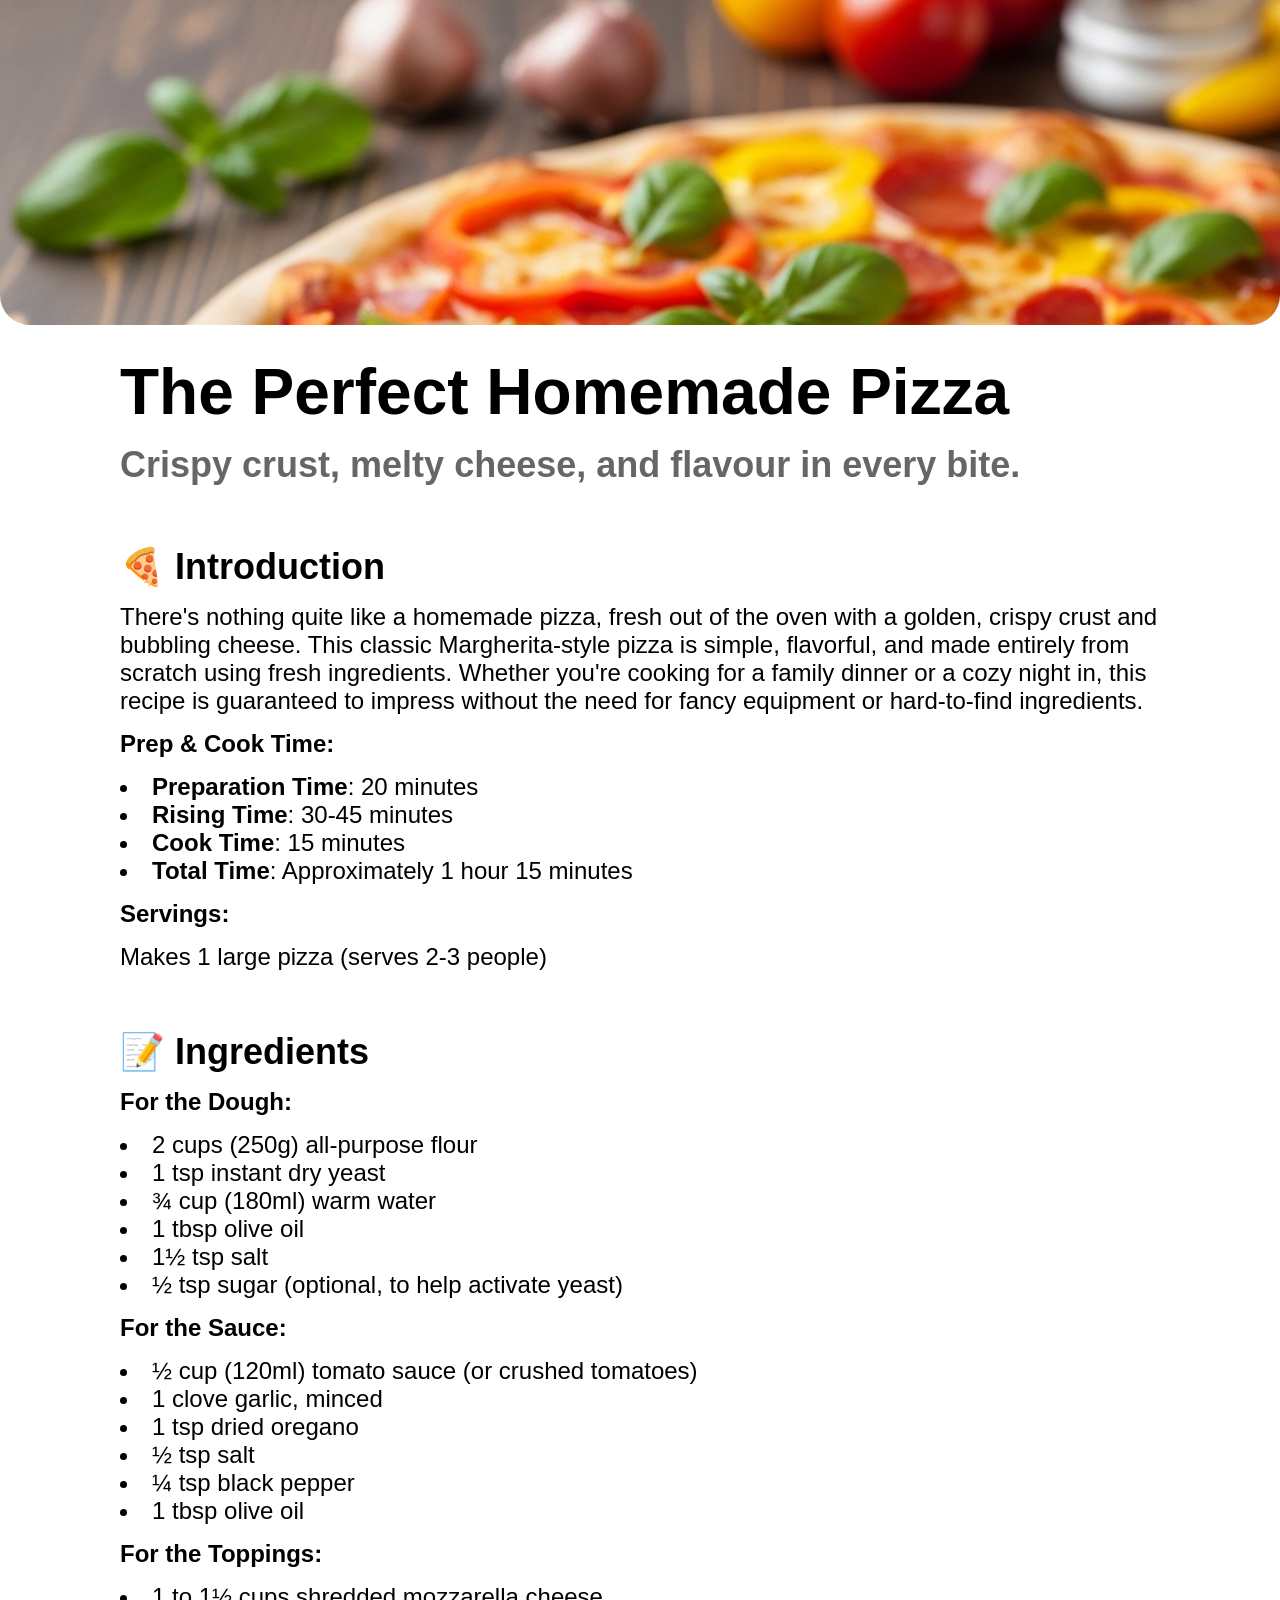
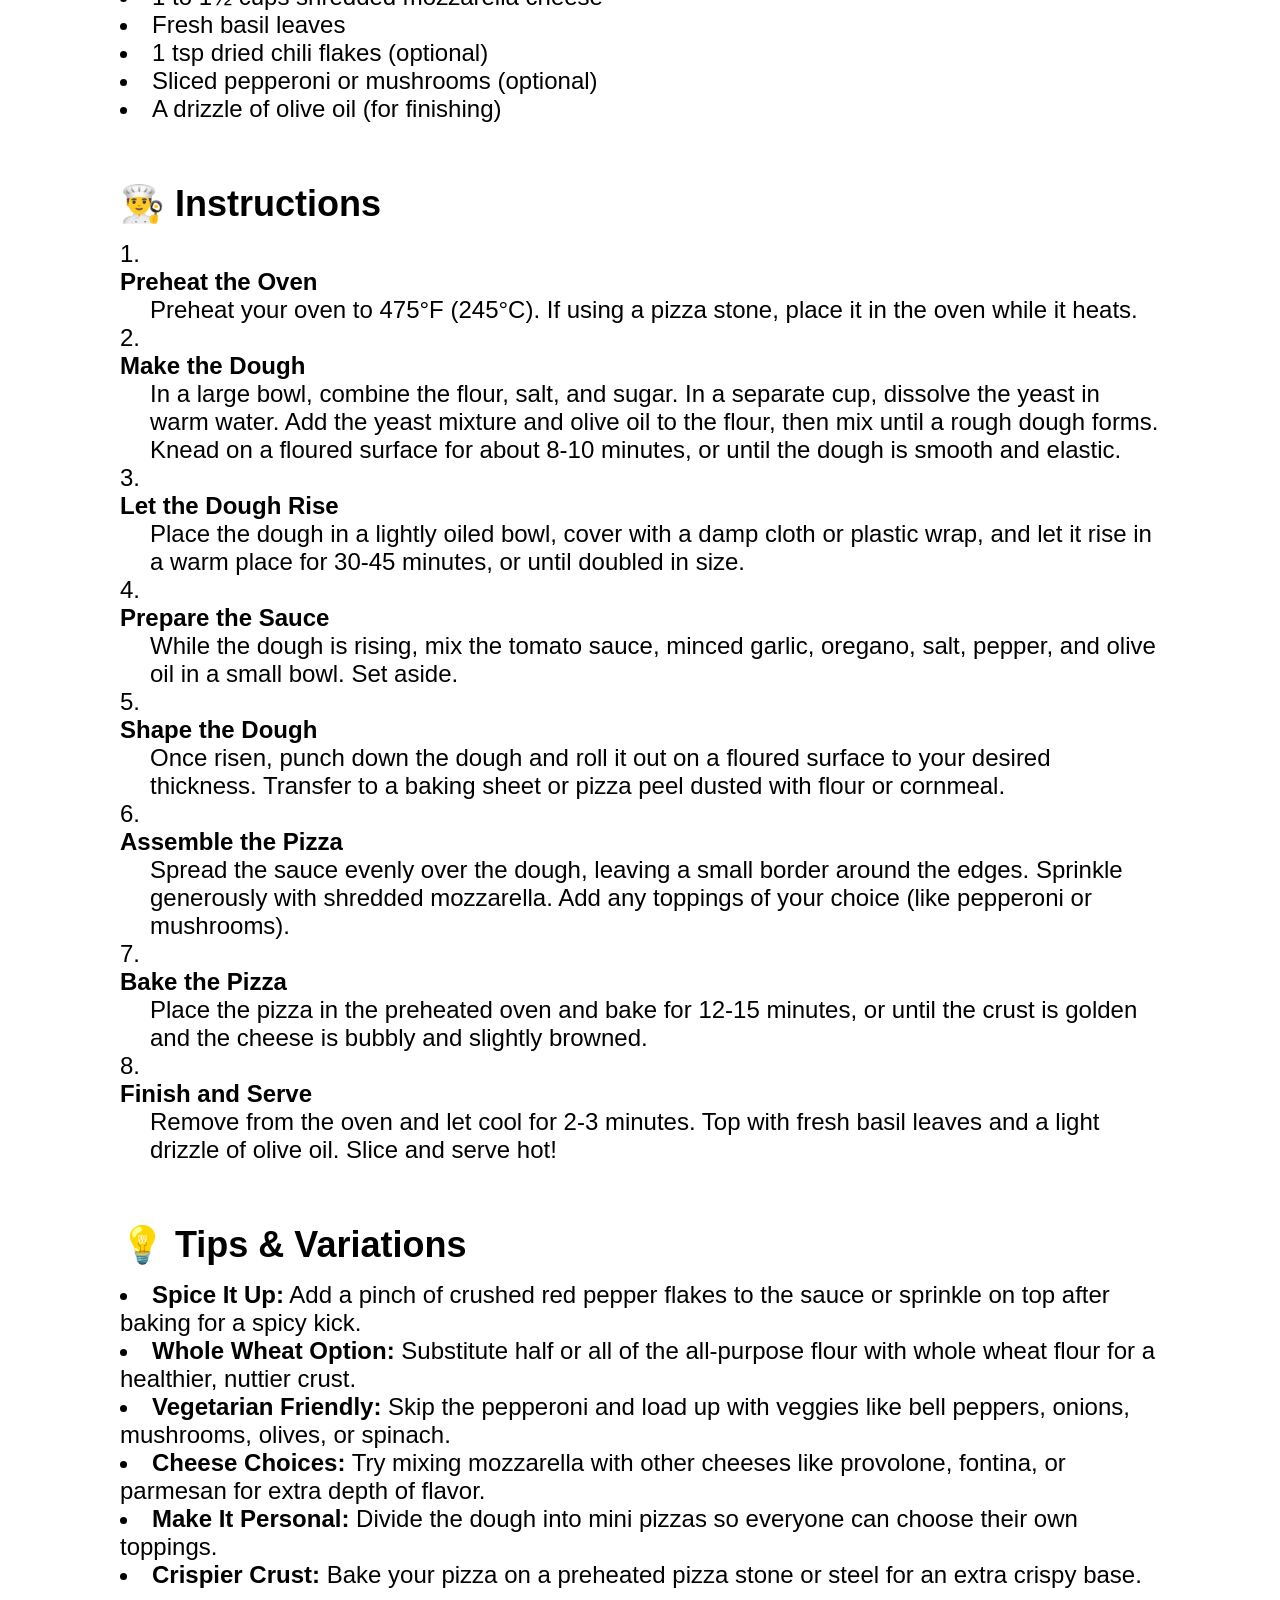
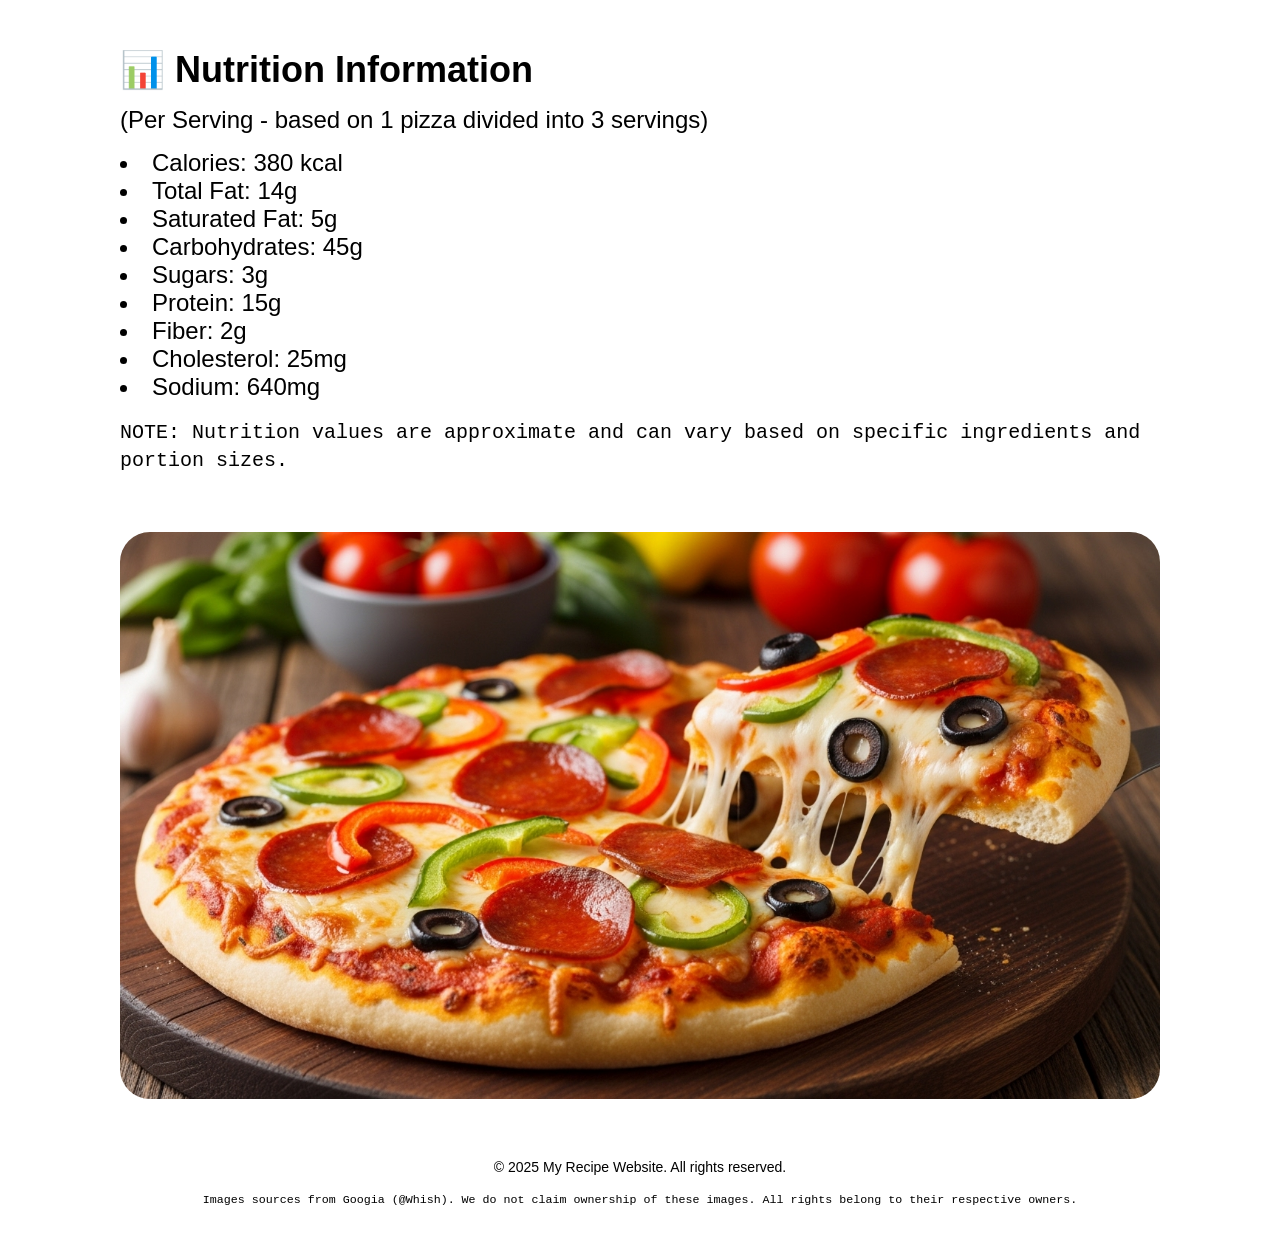
==== index.html @ 797d23f5 "Rename home.html to index.html" ====
<!DOCTYPE html>
<html lang="en">
  <head>
    <meta charset="UTF-8" />
    <meta name="viewport" content="width=device-width, initial-scale=1.0" />
    <title>Pizza Recipe</title>
    <link rel="stylesheet" href="style.css" />
  </head>
  <body>
    <header></header>
    <main>
      <section class="top-image-recipe"></section>
      <section class="recipe-title container">
        <h1><span class="title-text">The Perfect Homemade Pizza</span></h1>
        <h2>
          <span class="sub-title-text"
            >Crispy crust, melty cheese, and flavour in every bite.
          </span>
        </h2>
      </section>

      <!-- Introduction Section -->
      <section id="introduction" class="container">
        <h2>🍕 Introduction</h2>
        <p>
          There's nothing quite like a homemade pizza, fresh out of the oven
          with a golden, crispy crust and bubbling cheese. This classic
          Margherita-style pizza is simple, flavorful, and made entirely from
          scratch using fresh ingredients. Whether you're cooking for a family
          dinner or a cozy night in, this recipe is guaranteed to impress
          without the need for fancy equipment or hard-to-find ingredients.
        </p>

        <h3>Prep & Cook Time:</h3>
        <ul>
          <li><span class="time-label">Preparation Time</span>: 20 minutes</li>
          <li><span class="time-label">Rising Time</span>: 30-45 minutes</li>
          <li><span class="time-label">Cook Time</span>: 15 minutes</li>
          <li>
            <span class="time-label">Total Time</span>: Approximately 1 hour 15
            minutes
          </li>
        </ul>

        <h3>Servings:</h3>
        <p>Makes 1 large pizza (serves 2-3 people)</p>
      </section>

      <!-- Ingredients Section -->
      <section id="ingredients" class="container">
        <h2>📝 Ingredients</h2>

        <h3>For the Dough:</h3>
        <ul>
          <li>2 cups (250g) all-purpose flour</li>
          <li>1 tsp instant dry yeast</li>
          <li>¾ cup (180ml) warm water</li>
          <li>1 tbsp olive oil</li>
          <li>1½ tsp salt</li>
          <li>½ tsp sugar (optional, to help activate yeast)</li>
        </ul>

        <h3>For the Sauce:</h3>
        <ul>
          <li>½ cup (120ml) tomato sauce (or crushed tomatoes)</li>
          <li>1 clove garlic, minced</li>
          <li>1 tsp dried oregano</li>
          <li>½ tsp salt</li>
          <li>¼ tsp black pepper</li>
          <li>1 tbsp olive oil</li>
        </ul>

        <h3>For the Toppings:</h3>
        <ul>
          <li>1 to 1½ cups shredded mozzarella cheese</li>
          <li>Fresh basil leaves</li>
          <li>1 tsp dried chili flakes (optional)</li>
          <li>Sliced pepperoni or mushrooms (optional)</li>
          <li>A drizzle of olive oil (for finishing)</li>
        </ul>
      </section>

      <!-- Instructions Section -->
        <section id="instructions" class="container">
            <h2>👨‍🍳 Instructions</h2>

            <ol>
                <li>
                    <h3>Preheat the Oven</h3>
                    <p>Preheat your oven to 475°F (245°C). If using a pizza stone, place it in the oven while it heats.</p>
                </li>
                <li>
                    <h3>Make the Dough</h3>
                    <p>In a large bowl, combine the flour, salt, and sugar. In a separate cup, dissolve the yeast in warm water. Add the yeast mixture and olive oil to the flour, then mix until a rough dough forms. Knead on a floured surface for about 8-10 minutes, or until the dough is smooth and elastic.</p>
                </li>
                <li>
                    <h3>Let the Dough Rise</h3>
                    <p>Place the dough in a lightly oiled bowl, cover with a damp cloth or plastic wrap, and let it rise in a warm place for 30-45 minutes, or until doubled in size.</p>
                </li>
                <li>
                    <h3>Prepare the Sauce</h3>
                    <p>While the dough is rising, mix the tomato sauce, minced garlic, oregano, salt, pepper, and olive oil in a small bowl. Set aside.</p>
                </li>
                <li>
                    <h3>Shape the Dough</h3>
                    <p>Once risen, punch down the dough and roll it out on a floured surface to your desired thickness. Transfer to a baking sheet or pizza peel dusted with flour or cornmeal.</p>
                </li>
                <li>
                    <h3>Assemble the Pizza</h3>
                    <p>Spread the sauce evenly over the dough, leaving a small border around the edges. Sprinkle generously with shredded mozzarella. Add any toppings of your choice (like pepperoni or mushrooms).</p>
                </li>
                <li>
                    <h3>Bake the Pizza</h3>
                    <p>Place the pizza in the preheated oven and bake for 12-15 minutes, or until the crust is golden and the cheese is bubbly and slightly browned.</p>
                </li>
                <li>
                    <h3>Finish and Serve</h3>
                    <p>Remove from the oven and let cool for 2-3 minutes. Top with fresh basil leaves and a light drizzle of olive oil. Slice and serve hot!</p>
                </li>
            </ol>
        </section>

        <!-- Tips & Variations Section -->
        <section id="tips" class="container">
            <h2>💡 Tips & Variations</h2>
            <ul>
                <li><strong>Spice It Up:</strong> Add a pinch of crushed red pepper flakes to the sauce or sprinkle on top after baking for a spicy kick.</li>
                <li><strong>Whole Wheat Option:</strong> Substitute half or all of the all-purpose flour with whole wheat flour for a healthier, nuttier crust.</li>
                <li><strong>Vegetarian Friendly:</strong> Skip the pepperoni and load up with veggies like bell peppers, onions, mushrooms, olives, or spinach.</li>
                <li><strong>Cheese Choices:</strong> Try mixing mozzarella with other cheeses like provolone, fontina, or parmesan for extra depth of flavor.</li>
                <li><strong>Make It Personal:</strong> Divide the dough into mini pizzas so everyone can choose their own toppings.</li>
                <li><strong>Crispier Crust:</strong> Bake your pizza on a preheated pizza stone or steel for an extra crispy base.</li>
            </ul>
        </section>

        <!-- Nutrition Information Section -->
        <section id="nutrition" class="container">
            <h2>📊 Nutrition Information</h2>
            <p>(Per Serving - based on 1 pizza divided into 3 servings)</p>
            <ul>
                <li>Calories: <span class="font-medium">380 kcal</span></li>
                <li>Total Fat: <span class="font-medium">14g</span></li>
                <li>Saturated Fat: <span class="font-medium">5g</span></li>
                <li>Carbohydrates: <span class="font-medium">45g</span></li>
                <li>Sugars: <span class="font-medium">3g</span></li>
                <li>Protein: <span class="font-medium">15g</span></li>
                <li>Fiber: <span class="font-medium">2g</span></li>
                <li>Cholesterol: <span class="font-medium">25mg</span></li>
                <li>Sodium: <span class="font-medium">640mg</span></li>
            </ul>
            <p class=""><small>NOTE: Nutrition values are approximate and can vary based on specific ingredients and portion sizes.</small></p>
        </section>
        <section class="final-image-gallery container">
            <img src="./images/bottom_image.jpg" alt="pizza image">
        </section>
    </main>
    <footer class="container">
      <p class="small-text">&copy; 2025 My Recipe Website. All rights reserved.</p>
      <p class="small-text">
        <small
          >Images sources from Googia (@Whish). We do not claim ownership of
          these images. All rights belong to their respective owners.</small
        >
      </p>
    </footer>
  </body>
</html>
---- style.css ----
* {
  padding: 0;
  margin: 0;
  font-family: "Inter", sans-serif;
}

.container {
  padding: 30px 120px;
  display: flex;
  flex-direction: column;
  gap: 15px;
}

h2 {
  font-size: 36px;
}

h3 {
  font-size: 24px;
  font-weight: 800;
}

p,
li {
  font-size: 24px;
}

small {
  font-family: "JetBrains Mono", monospace;
}
.top-image-recipe {
  background-image: url("./images/top_image.jpg"); /* Replace with your image link */
  background-size: cover; /* This makes the image cover the whole background */
  background-repeat: no-repeat; /* This stops the image from repeating */
  background-attachment: fixed; /* This makes the image stay in place when you scroll */
  background-color: #fce7e7;
  height: 325px;
  border-radius: 0 0 30px 30px;
}

/*title editing*/

.title-text {
  font-size: 64px;
}

.sub-title-text {
  font-size: 36px;
  color: rgba(0, 0, 0, 0.6);
}

/*introduction*/

.container ul,
ol {
  list-style-position: inside; /* Aligns bullets with the text content */
  padding-left: 0; /* Removes default browser indentation for the list */
}

.container ol li p {
  padding-left: 30px;
}

/* Time labels in introduction */
.time-label {
  font-weight: bold;
}

footer {
  text-align: center;
}

.small-text {
  font-size: 14px;
}

.final-image-gallery img{
  background-size: cover; /* This makes the image cover the whole background */
  background-repeat: no-repeat; /* This stops the image from repeating */
  background-attachment: fixed;
  border-radius: 30px;
}
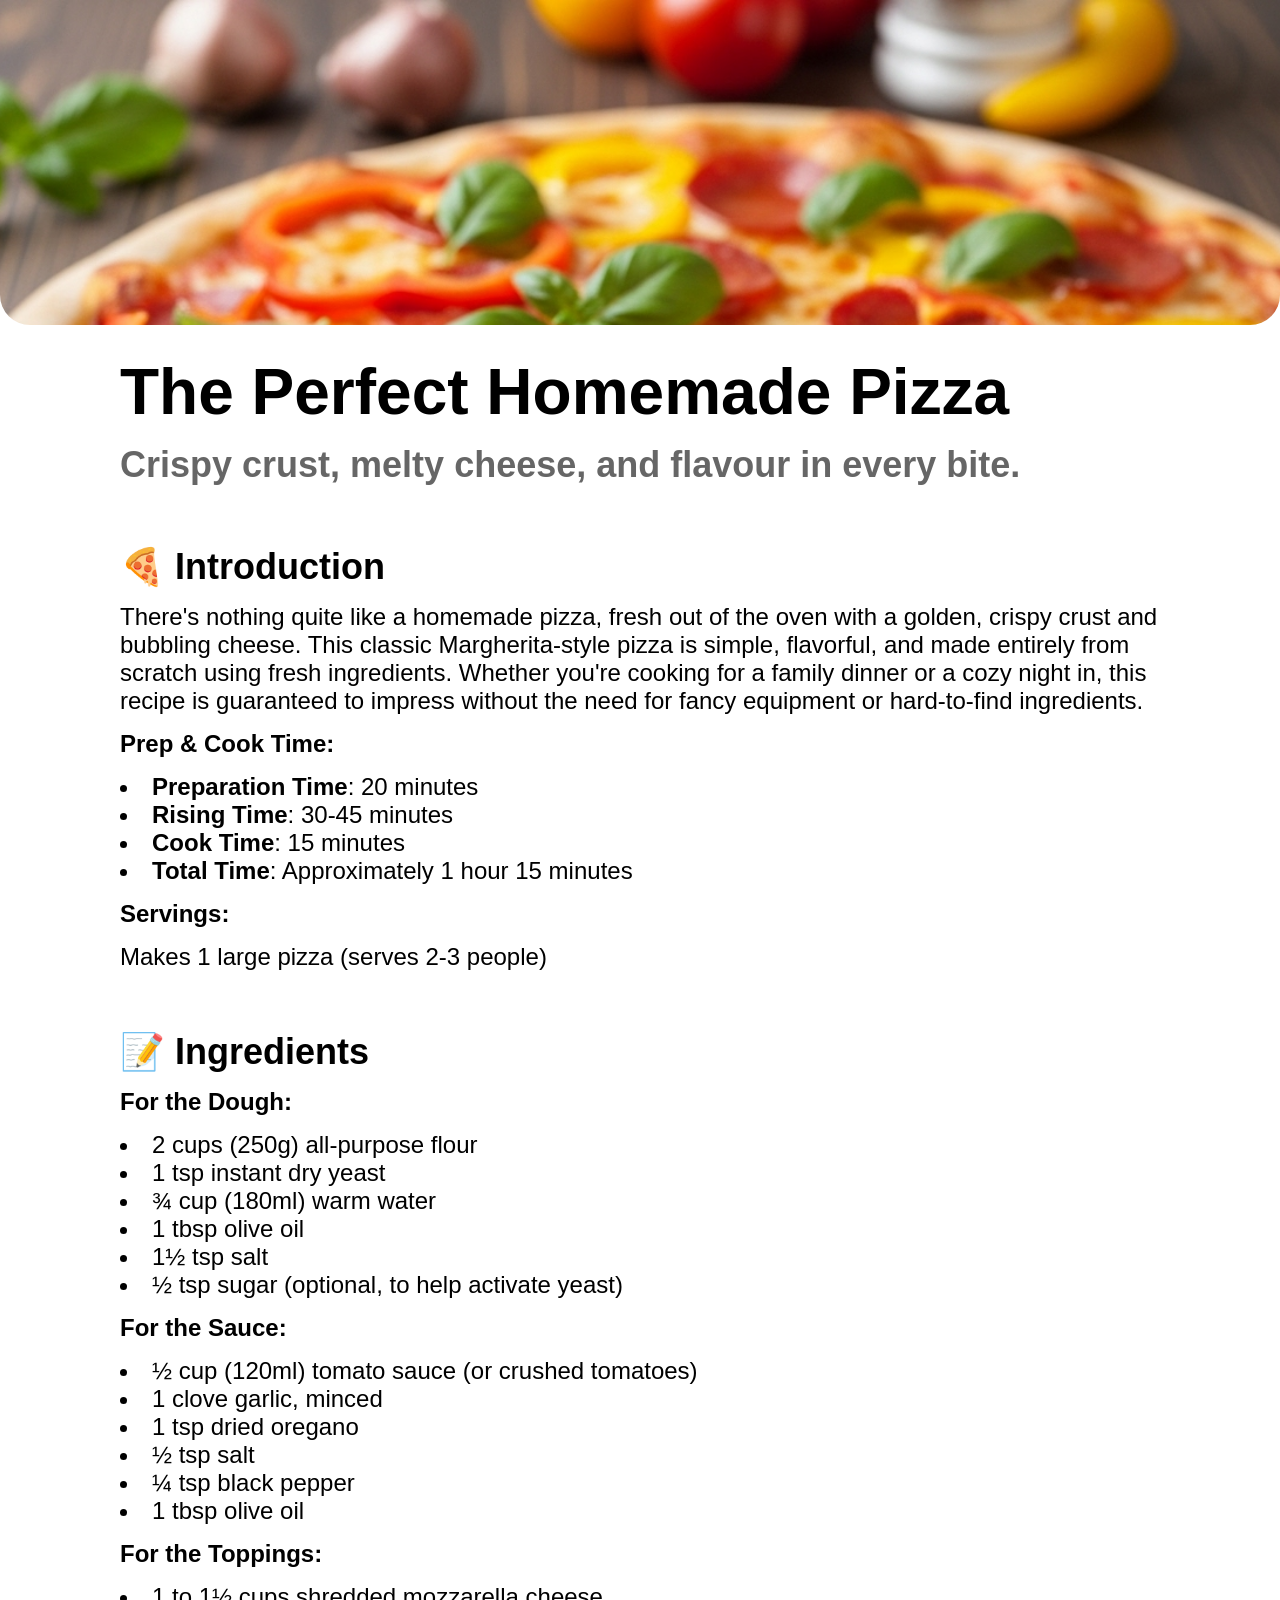
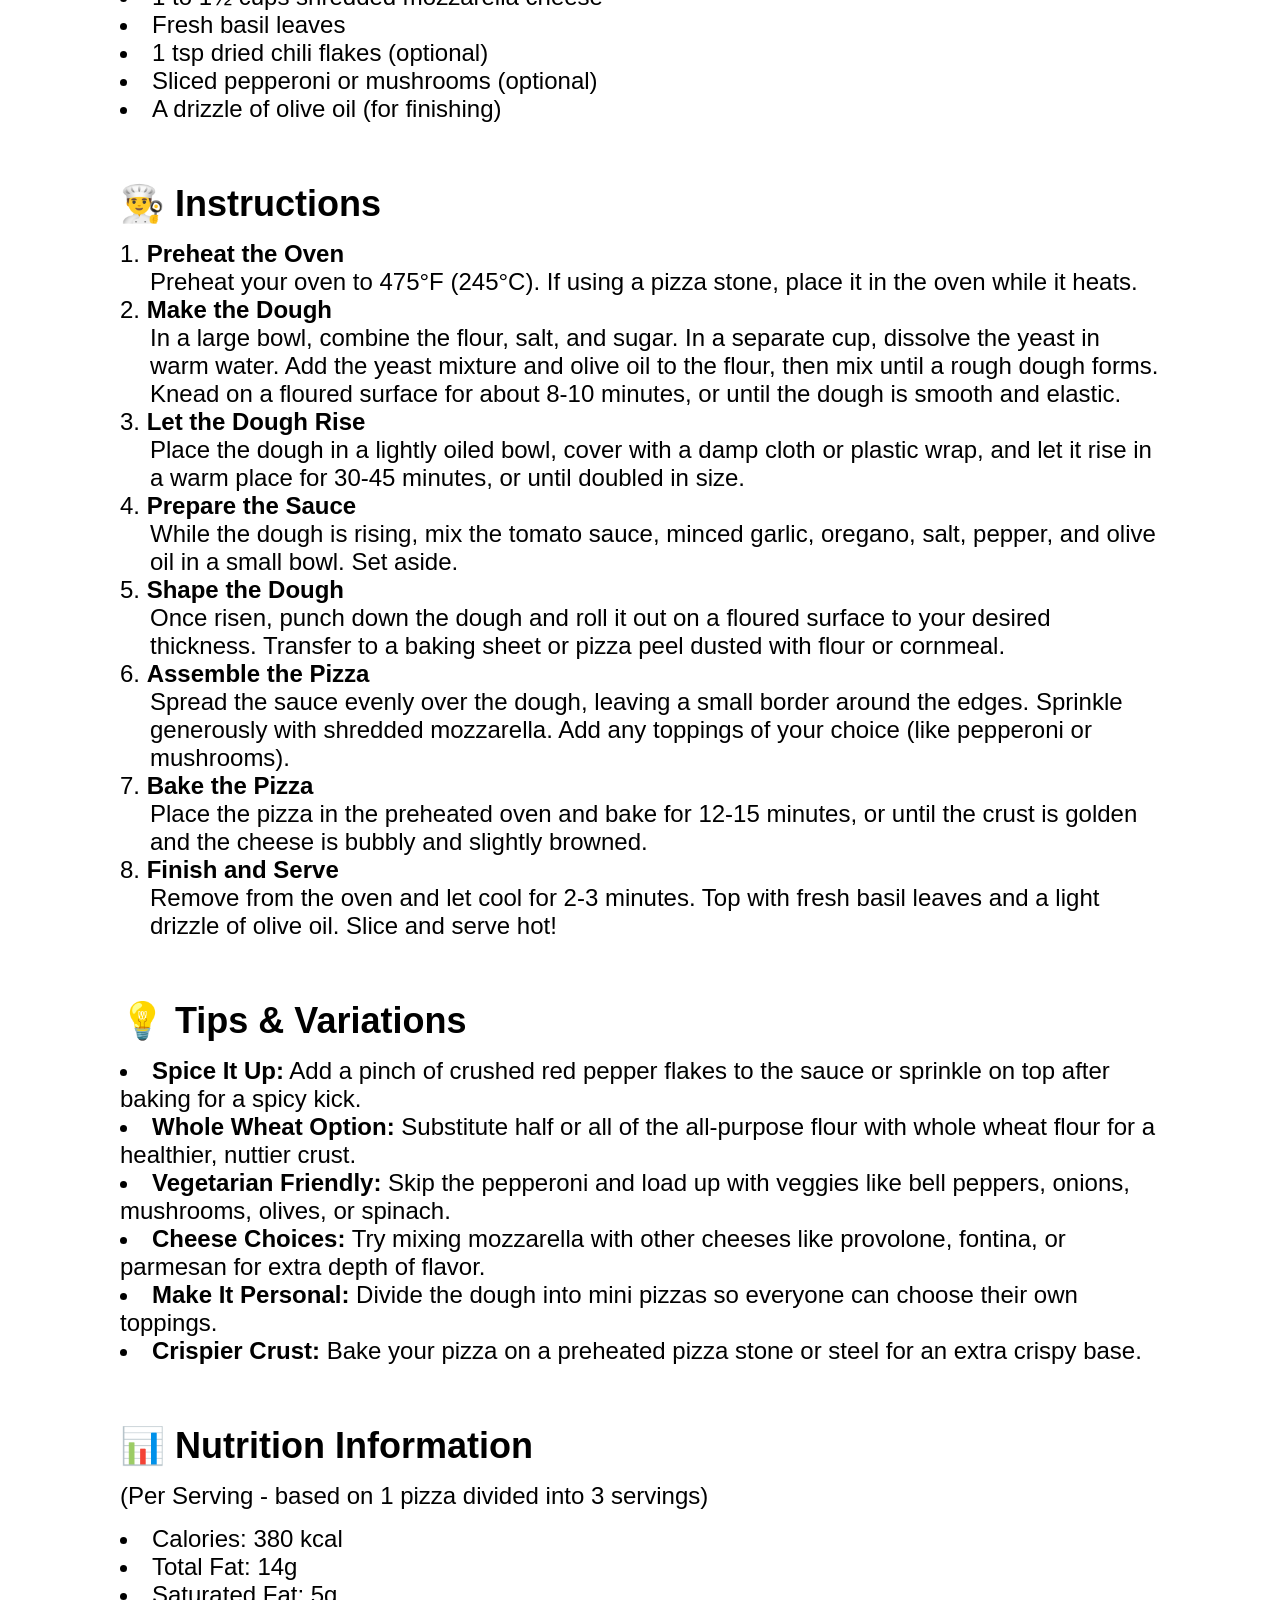
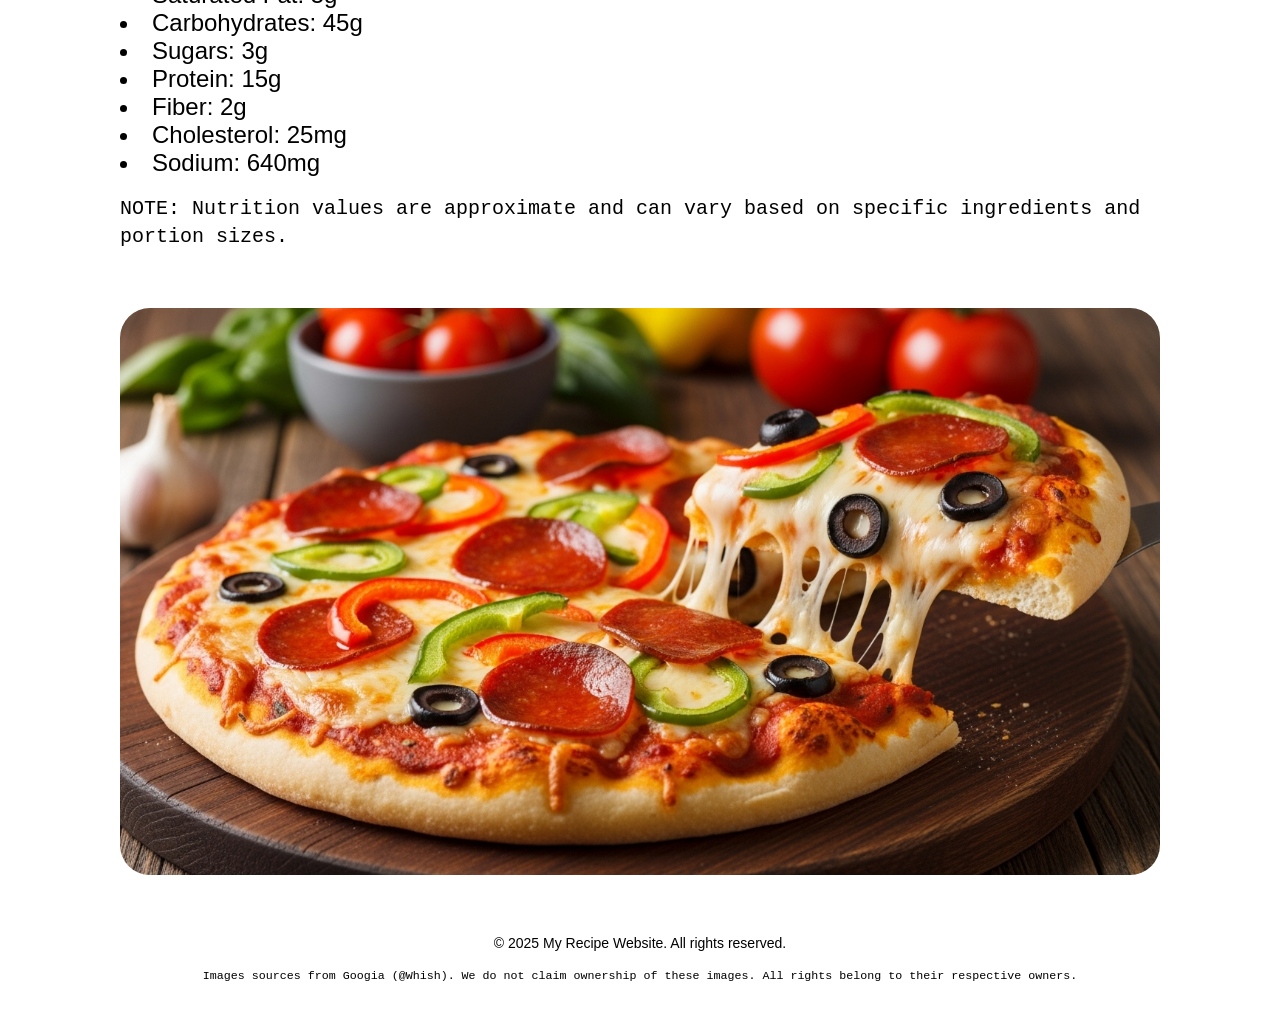
==== commit e42d2115: "Responsive website" ====
--- a/index.html
+++ b/index.html
@@ -2,8 +2,55 @@
 <html lang="en">
   <head>
     <meta charset="UTF-8" />
+    <!-- Make the title more descriptive and keyword-rich -->
+    <title>Easy Homemade Pizza Recipe - Perfect Crispy Crust</title>
+    <!-- Add a meta description for search engine results -->
+    <meta
+      name="description"
+      content="Learn how to make the perfect homemade pizza from scratch! This easy recipe guides you through creating a delicious pizza with a crispy crust, melty cheese, and your favorite toppings."
+    />
+    <meta
+      name="keywords"
+      content="pizza recipe, homemade pizza, easy pizza, pizza dough, pizza sauce, cooking, recipe"
+    />
     <meta name="viewport" content="width=device-width, initial-scale=1.0" />
-    <title>Pizza Recipe</title>
+    <!-- Open Graph / Facebook -->
+    <meta property="og:type" content="recipe" />
+    <meta
+      property="og:url"
+      content="https://danindudeveloper.github.io/pizza-recipe-site/home.html"
+    />
+    <meta
+      property="og:title"
+      content="Easy Homemade Pizza Recipe - Perfect Crispy Crust"
+    />
+    <meta
+      property="og:description"
+      content="Learn how to make the perfect homemade pizza from scratch! This easy recipe guides you through creating a delicious pizza with a crispy crust, melty cheese, and your favorite toppings."
+    />
+    <meta
+      property="og:image"
+      content="https://danindudeveloper.github.io/pizza-recipe-site/images/top_image.jpg"
+    />
+
+    <!-- Twitter -->
+    <meta property="twitter:card" content="summary_large_image" />
+    <meta
+      property="twitter:url"
+      content="https://danindudeveloper.github.io/pizza-recipe-site/home.html"
+    />
+    <meta
+      property="twitter:title"
+      content="Easy Homemade Pizza Recipe - Perfect Crispy Crust"
+    />
+    <meta
+      property="twitter:description"
+      content="Learn how to make the perfect homemade pizza from scratch! This easy recipe guides you through creating a delicious pizza with a crispy crust, melty cheese, and your favorite toppings."
+    />
+    <meta
+      property="twitter:image"
+      content="https://danindudeveloper.github.io/pizza-recipe-site/images/top_image.jpg"
+    />
     <link rel="stylesheet" href="style.css" />
   </head>
   <body>
@@ -81,81 +128,146 @@
       </section>
 
       <!-- Instructions Section -->
-        <section id="instructions" class="container">
-            <h2>👨‍🍳 Instructions</h2>
-
-            <ol>
-                <li>
-                    <h3>Preheat the Oven</h3>
-                    <p>Preheat your oven to 475°F (245°C). If using a pizza stone, place it in the oven while it heats.</p>
-                </li>
-                <li>
-                    <h3>Make the Dough</h3>
-                    <p>In a large bowl, combine the flour, salt, and sugar. In a separate cup, dissolve the yeast in warm water. Add the yeast mixture and olive oil to the flour, then mix until a rough dough forms. Knead on a floured surface for about 8-10 minutes, or until the dough is smooth and elastic.</p>
-                </li>
-                <li>
-                    <h3>Let the Dough Rise</h3>
-                    <p>Place the dough in a lightly oiled bowl, cover with a damp cloth or plastic wrap, and let it rise in a warm place for 30-45 minutes, or until doubled in size.</p>
-                </li>
-                <li>
-                    <h3>Prepare the Sauce</h3>
-                    <p>While the dough is rising, mix the tomato sauce, minced garlic, oregano, salt, pepper, and olive oil in a small bowl. Set aside.</p>
-                </li>
-                <li>
-                    <h3>Shape the Dough</h3>
-                    <p>Once risen, punch down the dough and roll it out on a floured surface to your desired thickness. Transfer to a baking sheet or pizza peel dusted with flour or cornmeal.</p>
-                </li>
-                <li>
-                    <h3>Assemble the Pizza</h3>
-                    <p>Spread the sauce evenly over the dough, leaving a small border around the edges. Sprinkle generously with shredded mozzarella. Add any toppings of your choice (like pepperoni or mushrooms).</p>
-                </li>
-                <li>
-                    <h3>Bake the Pizza</h3>
-                    <p>Place the pizza in the preheated oven and bake for 12-15 minutes, or until the crust is golden and the cheese is bubbly and slightly browned.</p>
-                </li>
-                <li>
-                    <h3>Finish and Serve</h3>
-                    <p>Remove from the oven and let cool for 2-3 minutes. Top with fresh basil leaves and a light drizzle of olive oil. Slice and serve hot!</p>
-                </li>
-            </ol>
-        </section>
-
-        <!-- Tips & Variations Section -->
-        <section id="tips" class="container">
-            <h2>💡 Tips & Variations</h2>
-            <ul>
-                <li><strong>Spice It Up:</strong> Add a pinch of crushed red pepper flakes to the sauce or sprinkle on top after baking for a spicy kick.</li>
-                <li><strong>Whole Wheat Option:</strong> Substitute half or all of the all-purpose flour with whole wheat flour for a healthier, nuttier crust.</li>
-                <li><strong>Vegetarian Friendly:</strong> Skip the pepperoni and load up with veggies like bell peppers, onions, mushrooms, olives, or spinach.</li>
-                <li><strong>Cheese Choices:</strong> Try mixing mozzarella with other cheeses like provolone, fontina, or parmesan for extra depth of flavor.</li>
-                <li><strong>Make It Personal:</strong> Divide the dough into mini pizzas so everyone can choose their own toppings.</li>
-                <li><strong>Crispier Crust:</strong> Bake your pizza on a preheated pizza stone or steel for an extra crispy base.</li>
-            </ul>
-        </section>
-
-        <!-- Nutrition Information Section -->
-        <section id="nutrition" class="container">
-            <h2>📊 Nutrition Information</h2>
-            <p>(Per Serving - based on 1 pizza divided into 3 servings)</p>
-            <ul>
-                <li>Calories: <span class="font-medium">380 kcal</span></li>
-                <li>Total Fat: <span class="font-medium">14g</span></li>
-                <li>Saturated Fat: <span class="font-medium">5g</span></li>
-                <li>Carbohydrates: <span class="font-medium">45g</span></li>
-                <li>Sugars: <span class="font-medium">3g</span></li>
-                <li>Protein: <span class="font-medium">15g</span></li>
-                <li>Fiber: <span class="font-medium">2g</span></li>
-                <li>Cholesterol: <span class="font-medium">25mg</span></li>
-                <li>Sodium: <span class="font-medium">640mg</span></li>
-            </ul>
-            <p class=""><small>NOTE: Nutrition values are approximate and can vary based on specific ingredients and portion sizes.</small></p>
-        </section>
-        <section class="final-image-gallery container">
-            <img src="./images/bottom_image.jpg" alt="pizza image">
-        </section>
+      <section id="instructions" class="container">
+        <h2>👨‍🍳 Instructions</h2>
+
+        <ol>
+          <li>
+            <h3>Preheat the Oven</h3>
+            <p>
+              Preheat your oven to 475°F (245°C). If using a pizza stone, place
+              it in the oven while it heats.
+            </p>
+          </li>
+          <li>
+            <h3>Make the Dough</h3>
+            <p>
+              In a large bowl, combine the flour, salt, and sugar. In a separate
+              cup, dissolve the yeast in warm water. Add the yeast mixture and
+              olive oil to the flour, then mix until a rough dough forms. Knead
+              on a floured surface for about 8-10 minutes, or until the dough is
+              smooth and elastic.
+            </p>
+          </li>
+          <li>
+            <h3>Let the Dough Rise</h3>
+            <p>
+              Place the dough in a lightly oiled bowl, cover with a damp cloth
+              or plastic wrap, and let it rise in a warm place for 30-45
+              minutes, or until doubled in size.
+            </p>
+          </li>
+          <li>
+            <h3>Prepare the Sauce</h3>
+            <p>
+              While the dough is rising, mix the tomato sauce, minced garlic,
+              oregano, salt, pepper, and olive oil in a small bowl. Set aside.
+            </p>
+          </li>
+          <li>
+            <h3>Shape the Dough</h3>
+            <p>
+              Once risen, punch down the dough and roll it out on a floured
+              surface to your desired thickness. Transfer to a baking sheet or
+              pizza peel dusted with flour or cornmeal.
+            </p>
+          </li>
+          <li>
+            <h3>Assemble the Pizza</h3>
+            <p>
+              Spread the sauce evenly over the dough, leaving a small border
+              around the edges. Sprinkle generously with shredded mozzarella.
+              Add any toppings of your choice (like pepperoni or mushrooms).
+            </p>
+          </li>
+          <li>
+            <h3>Bake the Pizza</h3>
+            <p>
+              Place the pizza in the preheated oven and bake for 12-15 minutes,
+              or until the crust is golden and the cheese is bubbly and slightly
+              browned.
+            </p>
+          </li>
+          <li>
+            <h3>Finish and Serve</h3>
+            <p>
+              Remove from the oven and let cool for 2-3 minutes. Top with fresh
+              basil leaves and a light drizzle of olive oil. Slice and serve
+              hot!
+            </p>
+          </li>
+        </ol>
+      </section>
+
+      <!-- Tips & Variations Section -->
+      <section id="tips" class="container">
+        <h2>💡 Tips & Variations</h2>
+        <ul>
+          <li>
+            <strong>Spice It Up:</strong> Add a pinch of crushed red pepper
+            flakes to the sauce or sprinkle on top after baking for a spicy
+            kick.
+          </li>
+          <li>
+            <strong>Whole Wheat Option:</strong> Substitute half or all of the
+            all-purpose flour with whole wheat flour for a healthier, nuttier
+            crust.
+          </li>
+          <li>
+            <strong>Vegetarian Friendly:</strong> Skip the pepperoni and load up
+            with veggies like bell peppers, onions, mushrooms, olives, or
+            spinach.
+          </li>
+          <li>
+            <strong>Cheese Choices:</strong> Try mixing mozzarella with other
+            cheeses like provolone, fontina, or parmesan for extra depth of
+            flavor.
+          </li>
+          <li>
+            <strong>Make It Personal:</strong> Divide the dough into mini pizzas
+            so everyone can choose their own toppings.
+          </li>
+          <li>
+            <strong>Crispier Crust:</strong> Bake your pizza on a preheated
+            pizza stone or steel for an extra crispy base.
+          </li>
+        </ul>
+      </section>
+
+      <!-- Nutrition Information Section -->
+      <section id="nutrition" class="container">
+        <h2>📊 Nutrition Information</h2>
+        <p>(Per Serving - based on 1 pizza divided into 3 servings)</p>
+        <ul>
+          <li>Calories: <span class="font-medium">380 kcal</span></li>
+          <li>Total Fat: <span class="font-medium">14g</span></li>
+          <li>Saturated Fat: <span class="font-medium">5g</span></li>
+          <li>Carbohydrates: <span class="font-medium">45g</span></li>
+          <li>Sugars: <span class="font-medium">3g</span></li>
+          <li>Protein: <span class="font-medium">15g</span></li>
+          <li>Fiber: <span class="font-medium">2g</span></li>
+          <li>Cholesterol: <span class="font-medium">25mg</span></li>
+          <li>Sodium: <span class="font-medium">640mg</span></li>
+        </ul>
+        <p class="">
+          <small
+            >NOTE: Nutrition values are approximate and can vary based on
+            specific ingredients and portion sizes.</small
+          >
+        </p>
+      </section>
+      <section class="final-image-gallery container">
+        <!-- Improve image alt text for SEO and accessibility -->
+        <img
+          src="./images/bottom_image.jpg"
+          alt="A freshly baked homemade pizza with basil, sliced and ready to serve."
+        />
+      </section>
     </main>
     <footer class="container">
-      <p class="small-text">&copy; 2025 My Recipe Website. All rights reserved.</p>
+      <p class="small-text">
+        &copy; 2025 My Recipe Website. All rights reserved.
+      </p>
       <p class="small-text">
         <small
           >Images sources from Googia (@Whish). We do not claim ownership of
--- a/style.css
+++ b/style.css
@@ -32,7 +32,8 @@
   background-image: url("./images/top_image.jpg"); /* Replace with your image link */
   background-size: cover; /* This makes the image cover the whole background */
   background-repeat: no-repeat; /* This stops the image from repeating */
-  background-attachment: fixed; /* This makes the image stay in place when you scroll */
+  background-attachment: fixed; /* This makes the image stay in place relative to the viewport when scrolling */
+  background-position: center center; /* Ensures the image is centered */
   background-color: #fce7e7;
   height: 325px;
   border-radius: 0 0 30px 30px;
@@ -57,8 +58,13 @@
   padding-left: 0; /* Removes default browser indentation for the list */
 }
 
-.container ol li p {
+.container li p {
   padding-left: 30px;
+}
+
+/* Ensure instruction titles (h3) start on the same line as their list number */
+#instructions ol li h3 {
+  display: inline;
 }
 
 /* Time labels in introduction */
@@ -75,8 +81,85 @@
 }
 
 .final-image-gallery img{
-  background-size: cover; /* This makes the image cover the whole background */
-  background-repeat: no-repeat; /* This stops the image from repeating */
-  background-attachment: fixed;
+  /* Ensure images scale within their container and maintain aspect ratio */
+  max-width: 100%;
+  height: auto;
+  display: block; /* Removes extra space below inline images */
   border-radius: 30px;
+  background-attachment: scroll;
 }
+
+/* --- Responsive Design --- */
+
+/* For tablets and larger mobile devices */
+@media (max-width: 768px) {
+  .container {
+    padding: 20px 40px; /* Reduce padding */
+  }
+
+  .title-text {
+    font-size: 48px; /* Adjust title font size */
+  }
+
+  .sub-title-text,
+  h2 {
+    font-size: 28px; /* Adjust subtitle and h2 font size */
+  }
+
+  h3 {
+    font-size: 22px; /* Adjust h3 font size */
+  }
+
+  p,
+  li {
+    font-size: 18px; /* Adjust paragraph and list item font size */
+  }
+
+  .top-image-recipe {
+    height: 250px; /* Adjust hero image height */
+  }
+
+  .container ol li p {
+    padding-left: 20px; /* Adjust instruction paragraph padding */
+  }
+}
+
+/* For smaller mobile devices */
+@media (max-width: 480px) {
+  .container {
+    padding: 15px 20px; /* Further reduce padding */
+  }
+
+  .title-text {
+    font-size: 36px; /* Further adjust title font size */
+  }
+
+  .sub-title-text,
+  h2 {
+    font-size: 22px; /* Further adjust subtitle and h2 font size */
+  }
+
+  h3 {
+    font-size: 20px; /* Further adjust h3 font size */
+  }
+
+  p,
+  li {
+    font-size: 16px; /* Further adjust paragraph and list item font size */
+  }
+
+  .top-image-recipe {
+    height: 200px; /* Further adjust hero image height */
+    /* The line below was making the background scroll on small screens.
+       Removing/commenting it out makes the background fixed on all screen sizes. */
+    /* background-attachment: scroll; */
+  }
+
+  .container ol li p {
+    padding-left: 15px; /* Further adjust instruction paragraph padding */
+  }
+
+  .small-text {
+    font-size: 12px; /* Adjust footer small text */
+  }
+}
